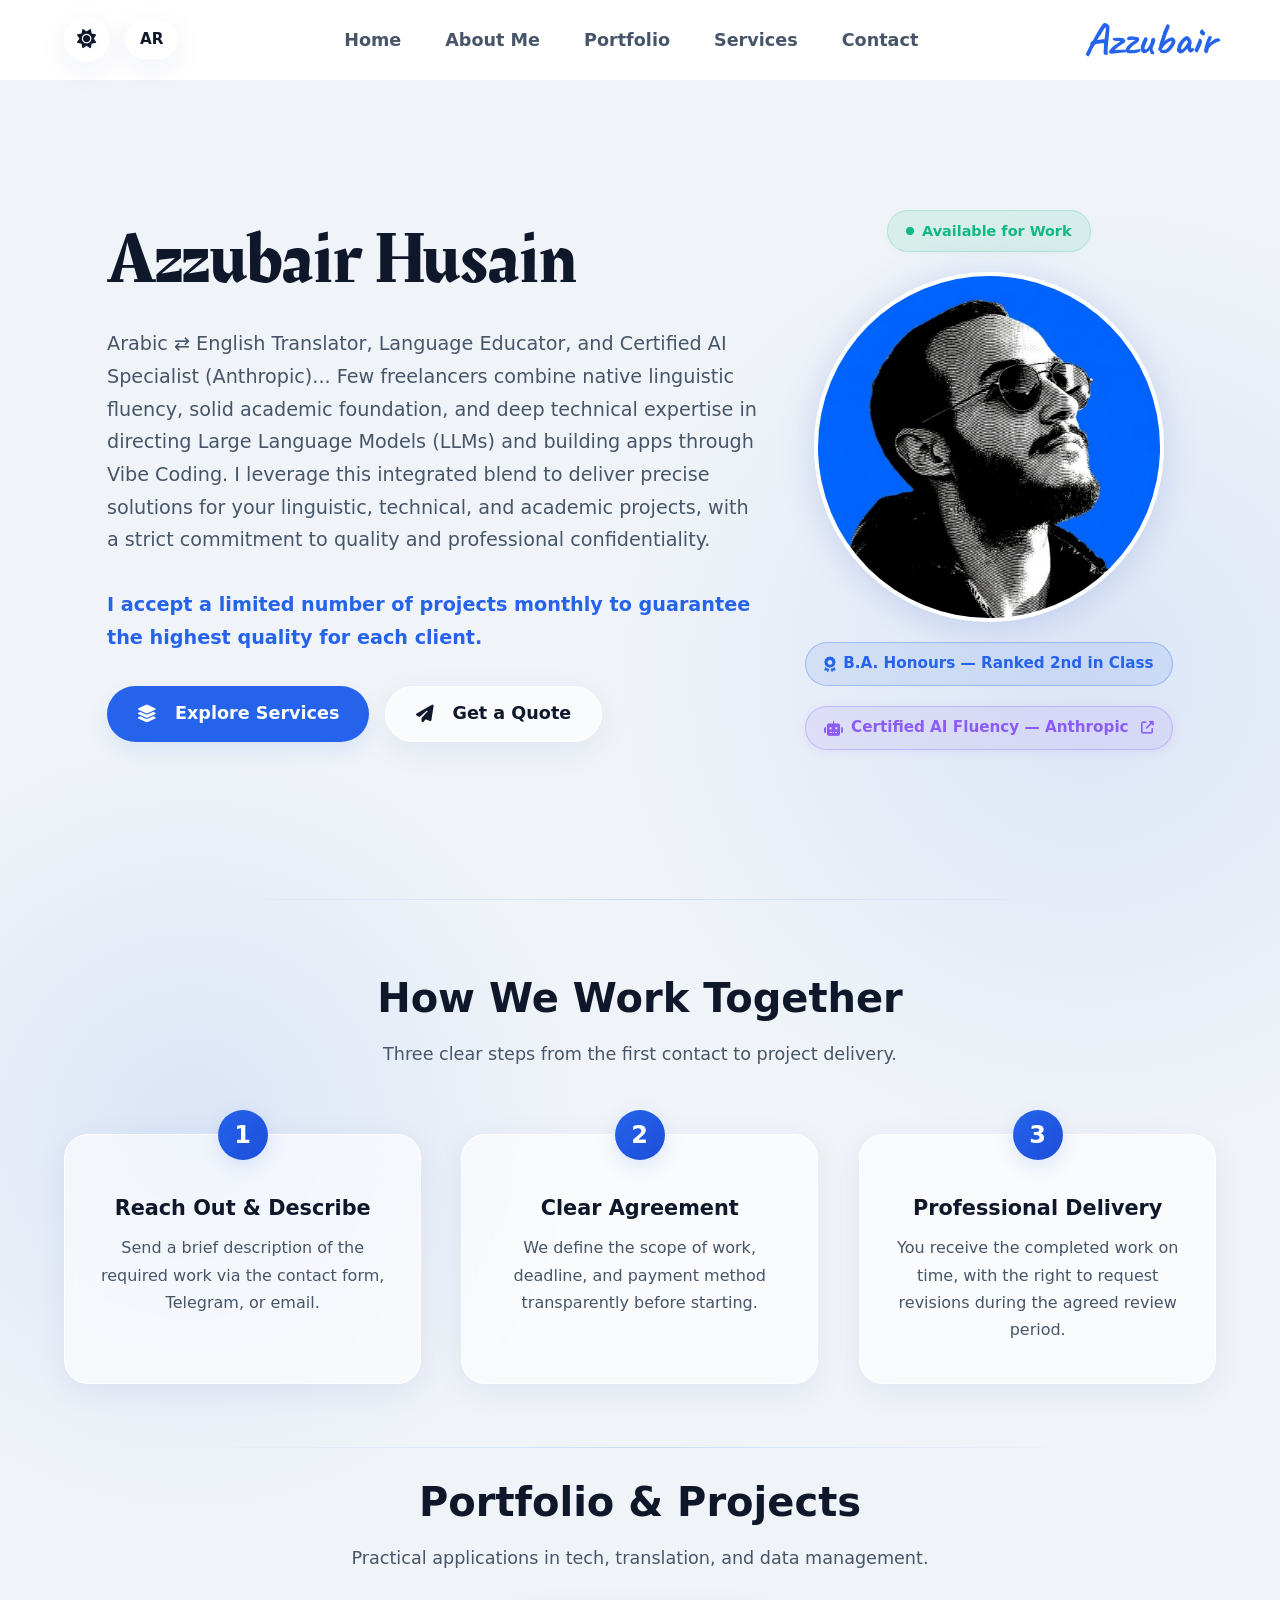
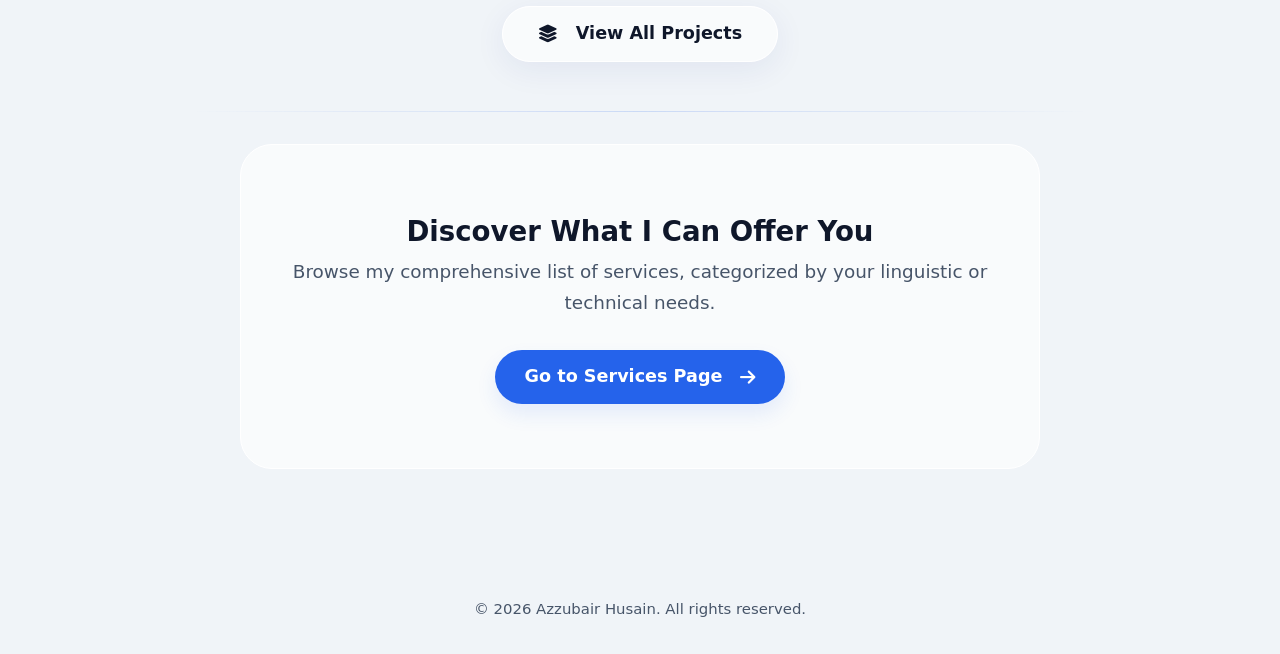
==== en/index.html @ abbab45e "Add initial HTML structure for the website" ====
<!DOCTYPE html>
<html lang="en" dir="ltr">
<head>
  <meta charset="UTF-8" />
  
  <meta http-equiv="X-Content-Type-Options" content="nosniff" />
  <meta http-equiv="X-XSS-Protection" content="1; mode=block" />
  <meta name="referrer" content="strict-origin-when-downgrade" />
  
  <!-- Google tag (gtag.js) -->
  <script async src="https://www.googletagmanager.com/gtag/js?id=G-N8294W9LHR"></script>
  <script>
    window.dataLayer = window.dataLayer || [];
    function gtag(){dataLayer.push(arguments);}
    gtag('js', new Date());
    gtag('config', 'G-N8294W9LHR');
  </script>

  <meta name="viewport" content="width=device-width, initial-scale=1.0" />
  <title>Azzubair | Freelancer</title>
  
  <meta name="description" content="Professional Arabic ⇄ English Translator, AI Output Evaluator, and English Educator — Honours Graduate, Tobruk University. Available for remote freelance work." />
  <meta property="og:title" content="Azzubair Husain | Linguistic, Academic & Tech Expertise" />
  <meta property="og:description" content="Professional Arabic ⇄ English Translator & AI Specialist. Available for remote freelance work." />
  <meta name="keywords" content="Arabic Translation, Prompt Engineering, Subtitling, AI Evaluation, Web Development, Vibe Coding">
  <meta property="og:image" content="https://azzubair.ly/images/profile.jpg" />
  <meta property="og:type" content="website" />
  <meta property="og:url" content="https://azzubair.ly/en/" />

  <script>
    const savedTheme = localStorage.getItem('theme');
    const systemPrefersLight = window.matchMedia && window.matchMedia('(prefers-color-scheme: light)').matches;
    const currentTheme = savedTheme ? savedTheme : (systemPrefersLight ? 'light' : 'dark');
    document.documentElement.setAttribute('data-theme', currentTheme);
  </script>

  <link rel="preconnect" href="https://fonts.googleapis.com">
  <link rel="preconnect" href="https://fonts.gstatic.com" crossorigin>
  <link rel="stylesheet" href="https://cdnjs.cloudflare.com/ajax/libs/font-awesome/6.5.0/css/all.min.css" />
  <!-- Absolute path for CSS -->
  <link rel="stylesheet" href="/css/style.css" /> 

  <style>
    @keyframes badgePulse {
      0% { transform: scale(0.95); box-shadow: 0 0 0 0 rgba(16, 185, 129, 0.4); }
      70% { transform: scale(1); box-shadow: 0 0 0 6px rgba(16, 185, 129, 0); }
      100% { transform: scale(0.95); box-shadow: 0 0 0 0 rgba(16, 185, 129, 0); }
    }
  </style>
</head>
<body>

  <nav id="navbar">
    <div class="container">
      <a href="/en/" class="logo">Azzubair</a>
      <ul class="nav-links" id="navLinks">
        <li><a href="/en/">Home</a></li>
        <li><a href="/en/about">About Me</a></li>
        <li><a href="/en/portfolio">Portfolio</a></li>
        <li><a href="/en/services">Services</a></li>
        <li><a href="/en/contact">Contact</a></li>
      </ul>
      <div class="nav-controls">
        <button class="theme-toggle" id="themeToggle" aria-label="Toggle Theme"><i class="fas fa-moon"></i></button>
        <!-- Language Switcher back to Arabic -->
        <a href="/" class="lang-switch" aria-label="Arabic Version">AR</a>
        <button class="hamburger" id="hamburger" aria-label="Menu"><i class="fas fa-bars"></i></button>
      </div>
    </div>
  </nav>

  <section id="hero">
    <div class="container">
      <div class="hero-wrapper">
        
        <div class="hero-text reveal">
          <h1 style="font-family: inherit;">Azzubair Husain</h1>
          <p>Arabic ⇄ English Translator, Language Educator, and Certified AI Specialist (Anthropic)... Few freelancers combine native linguistic fluency, solid academic foundation, and deep technical expertise in directing Large Language Models (LLMs) and building apps through Vibe Coding. I leverage this integrated blend to deliver precise solutions for your linguistic, technical, and academic projects, with a strict commitment to quality and professional confidentiality.</p>
          <p class="scarcity-text">I accept a limited number of projects monthly to guarantee the highest quality for each client.</p>
          
          <div class="btn-group">
            <a href="/en/services" class="btn btn-primary"><i class="fas fa-layer-group" style="margin-right: 8px;"></i> Explore Services</a>
            <a href="/en/contact" class="btn btn-outline"><i class="fas fa-paper-plane" style="margin-right: 8px;"></i> Get a Quote</a>
          </div>
        </div>

        <div class="hero-image reveal" style="display: flex; flex-direction: column; align-items: center; justify-content: center; gap: 15px; text-align: center;">
          
          <span class="status-badge" style="background-color: rgba(16, 185, 129, 0.1); color: #10b981; border: 1px solid rgba(16, 185, 129, 0.2); padding: 8px 18px; border-radius: 50px; font-size: 0.9rem; font-weight: bold; display: inline-flex; align-items: center; gap: 8px; width: fit-content; box-shadow: 0 2px 8px rgba(16, 185, 129, 0.05); margin-bottom: 5px;">
            <span style="width: 8px; height: 8px; background-color: #10b981; border-radius: 50%; display: inline-block; animation: badgePulse 1.8s infinite;"></span> Available for Work
          </span>

          <!-- Absolute path for Image -->
          <img src="/images/profile.jpg" alt="Azzubair Husain" loading="lazy" onerror="this.src='https://placehold.co/400x400/1E293B/3B82F6?text=Z'">

          <span class="authority-badge" style="margin: 5px 0 0 0; display: inline-flex; align-items: center; gap: 8px; font-size: 0.95rem; padding: 8px 18px; border-radius: 50px; width: fit-content;">
            <i class="fas fa-award"></i> B.A. Honours — Ranked 2nd in Class
          </span>
          
          <a href="https://verify.skilljar.com/c/nxe2cyns4rhc" target="_blank" rel="noopener noreferrer" class="authority-badge anthropic-badge" style="margin: 5px 0 0 0; display: inline-flex; align-items: center; gap: 8px; font-size: 0.95rem; padding: 8px 18px; border-radius: 50px; width: fit-content; text-decoration: none; transition: transform 0.3s ease;">
            <i class="fas fa-robot"></i> Certified AI Fluency — Anthropic <i class="fas fa-external-link-alt" style="font-size: 0.8rem; margin-left: 4px;"></i>
          </a>

        </div>

      </div>
    </div>
  </section>

  <section id="how-it-works">
    <div class="container">
      <div class="section-title reveal">
        <h2>How We Work Together</h2>
        <p>Three clear steps from the first contact to project delivery.</p>
      </div>
      <div class="steps-grid">
        <div class="step-card reveal">
          <div class="step-number">1</div>
          <h3>Reach Out & Describe</h3>
          <p>Send a brief description of the required work via the contact form, Telegram, or email.</p>
        </div>
        <div class="step-card reveal">
          <div class="step-number">2</div>
          <h3>Clear Agreement</h3>
          <p>We define the scope of work, deadline, and payment method transparently before starting.</p>
        </div>
        <div class="step-card reveal">
          <div class="step-number">3</div>
          <h3>Professional Delivery</h3>
          <p>You receive the completed work on time, with the right to request revisions during the agreed review period.</p>
        </div>
      </div>
    </div>
  </section>

  <section id="portfolio" style="padding-top: 20px; padding-bottom: 50px;">
    <div class="container">
      <div class="section-title reveal" style="margin-bottom: 2rem;">
        <h2>Portfolio & Projects</h2>
        <p>Practical applications in tech, translation, and data management.</p>
      </div>
      
      <div class="reveal" style="text-align: center;">
        <a href="/en/portfolio" class="btn btn-outline" style="padding: 12px 35px; border-radius: 50px; font-size: 1.1rem;">
          <i class="fas fa-layer-group" style="margin-right: 8px;"></i> View All Projects
        </a>
      </div>
    </div>
  </section>
  
  <section style="padding-top: 0;">
    <div class="container">
      <div class="about-cta reveal">
        <h2>Discover What I Can Offer You</h2>
        <p style="color: var(--text-muted); margin-bottom: 2rem;">Browse my comprehensive list of services, categorized by your linguistic or technical needs.</p>
        <div class="btn-group" style="justify-content: center;">
          <a href="/en/services" class="btn btn-primary">Go to Services Page <i class="fas fa-arrow-right" style="margin-left: 8px;"></i></a>
        </div>
      </div>
    </div>
  </section>

  <footer>
    <div class="container">
      <p class="copyright-text">© 2026 Azzubair Husain. All rights reserved.</p>
    </div>
  </footer>

  <script>
    document.querySelectorAll('.reveal').forEach(el => el.classList.add('hidden'));
    
    const root = document.documentElement;
    const toggle = document.getElementById('themeToggle');
    const icon = toggle.querySelector('i');
    
    if (root.getAttribute('data-theme') === 'light') { icon.className = 'fas fa-sun'; } else { icon.className = 'fas fa-moon'; }
    
    toggle.addEventListener('click', () => {
      const isDark = root.getAttribute('data-theme') === 'dark';
      const newTheme = isDark ? 'light' : 'dark';
      root.setAttribute('data-theme', newTheme);
      icon.className = isDark ? 'fas fa-sun' : 'fas fa-moon';
      localStorage.setItem('theme', newTheme);
    });

    window.matchMedia('(prefers-color-scheme: light)').addEventListener('change', (e) => {
      if (!localStorage.getItem('theme')) {
        const newTheme = e.matches ? 'light' : 'dark';
        root.setAttribute('data-theme', newTheme);
        icon.className = e.matches ? 'fas fa-sun' : 'fas fa-moon';
      }
    });

    const hamburger = document.getElementById('hamburger');
    const navLinks = document.getElementById('navLinks');
    const hamburgerIcon = hamburger.querySelector('i');
    hamburger.addEventListener('click', () => { navLinks.classList.toggle('active'); hamburgerIcon.className = navLinks.classList.contains('active') ? 'fas fa-times' : 'fas fa-bars'; });
    document.querySelectorAll('.nav-links a').forEach(link => { link.addEventListener('click', () => { navLinks.classList.remove('active'); hamburgerIcon.className = 'fas fa-bars'; }); });
    
    const revealObserver = new IntersectionObserver((entries, observer) => {
      entries.forEach(entry => { if (entry.isIntersecting) { entry.target.classList.remove('hidden'); entry.target.classList.add('active'); observer.unobserve(entry.target); } });
    }, { threshold: 0.1, rootMargin: "0px 0px -20px 0px" });
    document.querySelectorAll('.reveal').forEach(el => revealObserver.observe(el));
    
    // JS for active links in LTR/Subdirectory
    let currentPath = window.location.pathname.replace(/\/$/, "");
    if (currentPath === "" || currentPath === "/en") currentPath = "/en/";

    document.querySelectorAll('.nav-links a').forEach(link => {
      link.classList.remove('active');
      let href = link.getAttribute('href');
      if (href === currentPath || href + "/" === currentPath) { 
        link.classList.add('active'); 
      }
    });
  </script>
</body>
</html>
---- css/style.css ----
/* ============================================================
   ملف التنسيقات الرئيسي (CSS) - موقع الزبير إبراهيم
   النمط: تأثير الزجاج (Glassmorphism) | الألوان: أزرق تقني وكحلي
   ============================================================ */

/* ── 1. استيراد الخطوط ── */
@import url('https://fonts.googleapis.com/css2?family=Caveat:wght@700&display=swap');
@import url('https://fonts.googleapis.com/css2?family=Rakkas&display=swap');

@font-face { font-family: 'Casa'; src: url('../fonts/Casa.ttf') format('truetype'); font-weight: normal; font-style: normal; font-display: swap; }
@font-face { font-family: 'Casa'; src: url('../fonts/CasaB.ttf') format('truetype'); font-weight: bold; font-style: normal; font-display: swap; }
@font-face { font-family: 'Casa'; src: url('../fonts/CasaI.ttf') format('truetype'); font-weight: normal; font-style: italic; font-display: swap; }

/* ── 2. المتغيرات والألوان ── */
:root {
  --bg-main: #0B1121;
  --bg-glass: rgba(30, 41, 59, 0.4);
  --bg-nav: rgba(11, 17, 33, 0.95);
  --primary: #3B82F6;
  --primary-hover: #60A5FA;
  --primary-glass: rgba(59, 130, 246, 0.15);
  --text-main: #F8FAFC;
  --text-muted: #94A3B8;
  --border-glass: rgba(255, 255, 255, 0.08);
  --border-primary: rgba(59, 130, 246, 0.3);
  --shadow-glass: 0 8px 32px 0 rgba(0, 0, 0, 0.3);
  --primary-glow: rgba(59, 130, 246, 0.25);
  --shadow-hover: 0 16px 40px 0 rgba(59, 130, 246, 0.18);
}

[data-theme="light"] {
  --bg-main: #F0F4F8;
  --bg-glass: rgba(255, 255, 255, 0.6);
  --bg-nav: rgba(255, 255, 255, 0.95);
  --primary: #2563EB;
  --primary-hover: #1D4ED8;
  --primary-glass: rgba(37, 99, 235, 0.1);
  --text-main: #0F172A;
  --text-muted: #475569;
  --border-glass: rgba(255, 255, 255, 1);
  --border-primary: rgba(37, 99, 235, 0.3);
  --shadow-glass: 0 8px 32px 0 rgba(31, 38, 135, 0.07);
  --primary-glow: rgba(37, 99, 235, 0.15);
  --shadow-hover: 0 16px 40px 0 rgba(37, 99, 235, 0.14);
}

/* ── 3. الإعدادات الأساسية ── */
*, *::before, *::after { margin: 0; padding: 0; box-sizing: border-box; }
html { scroll-behavior: smooth; max-width: 100vw; overflow-x: hidden; }

@media (prefers-reduced-motion: reduce) {
  *, *::before, *::after { animation-duration: 0.01ms !important; transition-duration: 0.01ms !important; scroll-behavior: auto !important; }
  .reveal { opacity: 1 !important; transform: none !important; }
}

body {
  font-family: 'Casa', system-ui, -apple-system, sans-serif !important;
  font-size: 1.15rem; 
  background-color: var(--bg-main); color: var(--text-main);
  line-height: 1.7; direction: rtl; text-rendering: optimizeLegibility;
  -webkit-font-smoothing: antialiased; -moz-osx-font-smoothing: grayscale;
  transition: background-color 0.4s ease, color 0.4s ease;
  background-image: radial-gradient(circle at 15% 50%, var(--primary-glass), transparent 25%), radial-gradient(circle at 85% 30%, var(--primary-glass), transparent 25%);
  word-wrap: break-word;
}

a, .btn, .logo, .nav-links a { text-decoration: none !important; color: inherit; outline: none; }
ul { list-style: none; }
.container { width: 100%; max-width: 1200px; margin: 0 auto; padding: 0 24px; }
::-webkit-scrollbar { width: 6px; }
::-webkit-scrollbar-track { background: var(--bg-main); }
::-webkit-scrollbar-thumb { background: var(--border-primary); border-radius: 3px; }
::-webkit-scrollbar-thumb:hover { background: var(--primary); }
:focus-visible { outline: 2px solid var(--primary); outline-offset: 3px; border-radius: 4px; }

/* ── 4. شريط التنقل (Navbar) ── */
nav { position: fixed; top: 0; left: 0; right: 0; background: var(--bg-nav); backdrop-filter: blur(16px); -webkit-backdrop-filter: blur(16px); border-bottom: 1px solid var(--border-glass); height: 80px; display: flex; align-items: center; z-index: 1000; transition: background-color 0.4s ease; }
nav .container { display: flex; justify-content: space-between; align-items: center; flex-direction: row-reverse; }
.logo { font-family: 'Caveat', cursive !important; font-size: 2.8rem; font-weight: 700; color: var(--primary) !important; direction: ltr; }
.nav-links { display: flex; gap: 0.5rem; align-items: center; }
.nav-links a { font-weight: bold; font-size: 1.1rem; color: var(--text-muted) !important; transition: all 0.3s ease; padding: 8px 18px; border-radius: 25px; }
.nav-links a:hover, .nav-links a.active { color: var(--text-main) !important; background-color: var(--primary-glass); }
.nav-controls { display: flex; align-items: center; gap: 1rem; flex-direction: row-reverse; }
.theme-toggle { background: var(--bg-glass); backdrop-filter: blur(10px); border: 1px solid var(--border-glass); color: var(--text-main); width: 45px; height: 45px; border-radius: 50%; cursor: pointer; display: flex; align-items: center; justify-content: center; font-size: 1.2rem; transition: all 0.3s ease; box-shadow: var(--shadow-glass); }
.theme-toggle:hover { background: var(--primary); color: #fff; border-color: var(--primary); transform: rotate(30deg); }
.hamburger { display: none; background: none; border: none; color: var(--text-main); font-size: 1.8rem; cursor: pointer; }

/* ── 5. الواجهة الرئيسية (Hero) والأزرار ── */
#hero { min-height: 100vh; display: flex; align-items: center; padding-top: 120px; padding-bottom: 60px; }
.hero-wrapper { display: flex; align-items: center; justify-content: center; gap: 3rem; width: 100%; }
.hero-text { flex: 1; max-width: 650px; }
.hero-text h1 { font-family: 'Rakkas', serif !important; font-weight: 400; line-height: 1.2; color: var(--text-main); font-size: clamp(3rem, 6vw, 4.5rem); margin-bottom: 1.5rem; }
.page-hero h1 { font-family: 'Casa', system-ui, sans-serif !important; font-weight: bold !important; line-height: 1.3; font-size: clamp(2.5rem, 5vw, 4rem); color: var(--primary); margin-bottom: 1rem; }
.hero-text p { font-size: 1.2rem; color: var(--text-muted); margin-bottom: 2rem; }
.page-hero { padding-top: 140px; padding-bottom: 40px; text-align: center; }
.page-hero p { font-size: 1.2rem; color: var(--text-muted); max-width: 700px; margin: 0 auto; }
.btn-group { display: flex; gap: 1rem; flex-wrap: wrap; }
.btn { padding: 12px 30px; border-radius: 50px; font-size: 1.1rem; font-weight: bold; display: inline-flex; align-items: center; gap: 10px; border: none !important; cursor: pointer; transition: all 0.3s ease; backdrop-filter: blur(10px); }
.btn-primary { background: var(--primary); color: #fff !important; box-shadow: 0 10px 20px var(--primary-glass); }
.btn-primary:hover { background: var(--primary-hover); transform: translateY(-3px); box-shadow: 0 15px 25px var(--primary-glass); }
.btn-outline { background: var(--bg-glass); color: var(--text-main) !important; border: 1px solid var(--border-glass) !important; box-shadow: var(--shadow-glass); }
.btn-outline:hover { border-color: var(--primary) !important; color: var(--primary) !important; transform: translateY(-3px); }
.hero-image { display: flex; justify-content: center; min-height: 350px; }
.hero-image img { width: 350px !important; height: 350px !important; aspect-ratio: 1 / 1 !important; object-fit: cover !important; border-radius: 50% !important; border: 4px solid var(--border-glass); box-shadow: var(--shadow-glass), 0 0 40px var(--primary-glass); transition: all 0.4s ease; }
.hero-image img:hover { transform: scale(1.02); border-color: var(--primary); }
.scarcity-text { color: var(--primary) !important; font-weight: bold; margin-bottom: 2rem !important; }

/* ── 6. الشبكات الزجاجية للخدمات والخطوات (Grid Cards) ── */
section { padding: 4rem 0; position: relative; }
section:not(:last-of-type)::after { content: ''; position: absolute; bottom: 0; left: 15%; right: 15%; height: 1px; background: linear-gradient(90deg, transparent, var(--border-primary), transparent); opacity: 0.6; }
.section-title { text-align: center; margin-bottom: 4rem; }
.section-title h2 { font-size: 2.5rem; color: var(--text-main); margin-bottom: 0.5rem; font-weight: bold; }
.section-title p { font-size: 1.1rem; color: var(--text-muted); }
.category-title { font-size: 1.5rem; color: var(--text-main); margin-top: 3rem; margin-bottom: 1.5rem; padding-bottom: 10px; border-bottom: 2px solid var(--primary-glass); display: inline-block; font-weight: bold; }

.steps-grid { display: grid; grid-template-columns: repeat(auto-fit, minmax(250px, 1fr)); gap: 2.5rem; }
.step-card { background: var(--bg-glass); backdrop-filter: blur(16px); border: 1px solid var(--border-glass); border-radius: 24px; padding: 2.5rem 2rem; text-align: center; position: relative; box-shadow: var(--shadow-glass); transition: all 0.3s ease; }
.step-card:hover { transform: translateY(-6px); border-color: var(--border-primary); box-shadow: var(--shadow-hover); }
.step-number { width: 50px; height: 50px; color: #fff; border-radius: 50%; display: flex; align-items: center; justify-content: center; font-size: 1.5rem; font-weight: bold; position: absolute; top: -25px; left: 50%; transform: translateX(-50%); background: linear-gradient(135deg, var(--primary), var(--primary-hover)); box-shadow: 0 6px 20px var(--primary-glow); }
.step-card h3 { color: var(--text-main); margin-top: 1rem; margin-bottom: 0.5rem; font-size: 1.3rem;}
.step-card p { color: var(--text-muted); font-size: 1rem; margin-bottom: 0; }

.services-grid { display: grid; grid-template-columns: repeat(auto-fill, minmax(280px, 1fr)); gap: 2rem; align-items: stretch; }
.service-card { background: var(--bg-glass); backdrop-filter: blur(16px); border: 1px solid var(--border-glass); border-radius: 28px; padding: 2.5rem 2rem; display: flex; flex-direction: column; box-shadow: var(--shadow-glass); transition: all 0.3s ease; height: 100%; position: relative; }
.service-card:hover { transform: translateY(-8px); border-color: var(--border-primary); }
.service-icon { width: 70px; height: 70px; background: var(--primary-glass); color: var(--primary); border-radius: 50%; display: flex; align-items: center; justify-content: center; font-size: 1.8rem; margin-bottom: 1.5rem; flex-shrink: 0; border: 1px solid var(--border-primary); transition: all 0.3s ease; }
.service-card:hover .service-icon { background: var(--primary); color: #fff; transform: scale(1.08); }
.service-content { display: flex; flex-direction: column; flex-grow: 1; }
.service-content h3 { font-size: 1.3rem; color: var(--text-main); margin-bottom: 0.8rem; font-weight: bold; }
.service-content p { font-size: 1rem; color: var(--text-muted); flex-grow: 1; margin-bottom: 10px; }
.why-me { display: block; margin-top: auto; padding-top: 1rem; opacity: 0.9; color: var(--primary); border-top: 1px solid var(--border-primary); font-size: 0.95rem; font-weight: bold; }

/* ── 7. بطاقات الدفع والشروط ── */
.payments-grid { display: grid; grid-template-columns: repeat(auto-fit, minmax(240px, 1fr)); gap: 2rem; }
.payment-card { background: var(--bg-glass); backdrop-filter: blur(14px); -webkit-backdrop-filter: blur(14px); border: 1px solid var(--border-glass); border-radius: 16px; padding: 2rem; display: flex; flex-direction: column; align-items: center; justify-content: center; gap: 1.5rem; box-shadow: var(--shadow-glass); transition: all 0.3s ease; }
.payment-card:hover { transform: translateY(-5px); border-color: var(--primary); }
.pay-logo-wrapper { height: 60px; width: 100%; display: flex; justify-content: center; align-items: center; }
.pay-logo { max-height: 100%; max-width: 100%; object-fit: contain; }
.payment-card span { font-weight: bold; font-size: 1.1rem; color: var(--text-main); text-align: center; }
.cash-icon { font-size: 3rem; color: #10B981; }

.commitments-grid { display: grid; grid-template-columns: repeat(auto-fit, minmax(300px, 1fr)); gap: 2rem; margin-top: 2rem; }
.commitment-card { background: var(--bg-glass); backdrop-filter: blur(16px); border: 1px solid var(--border-glass); border-radius: 24px; padding: 2.5rem; box-shadow: var(--shadow-glass); transition: all 0.3s ease; }
.commitment-card:hover { transform: translateY(-5px); border-color: var(--primary); }
.commitment-header { display: flex; align-items: center; gap: 15px; margin-bottom: 1.5rem; border-bottom: 1px solid var(--border-glass); padding-bottom: 1rem; }
.commitment-header i { font-size: 1.8rem; color: var(--primary); }
.commitment-header h3 { font-size: 1.4rem; color: var(--text-main); font-weight: bold; }
.commitment-list { list-style: none; padding: 0; margin: 0; display: flex; flex-direction: column; gap: 1rem; }
.commitment-list li { display: flex; align-items: flex-start; gap: 10px; font-size: 1rem; color: var(--text-muted); line-height: 1.6; }
.commitment-list li i { color: var(--primary); margin-top: 6px; font-size: 0.9rem; }

/* ── 8. نموذج التواصل ── */
.contact-box { background: var(--bg-glass); backdrop-filter: blur(20px); border: 1px solid var(--border-glass); border-radius: 32px; padding: 4rem 2rem; text-align: center; box-shadow: var(--shadow-glass); max-width: 900px; margin: 0 auto; }
.contact-form { max-width: 600px; margin: 0 auto 2rem auto; display: flex; flex-direction: column; gap: 1rem; text-align: right; }
.form-group { display: flex; gap: 1rem; }
.contact-form label { font-size: 0.95rem; color: var(--text-muted); font-weight: bold; width: 100%; }
.contact-form input, .contact-form textarea, .contact-form select { width: 100%; background: var(--bg-main); border: 1px solid var(--border-glass); padding: 12px 20px; border-radius: 12px; color: var(--text-main); font-family: inherit; font-size: 1rem; transition: all 0.3s ease; margin-top: 5px; appearance: auto; }
.contact-form select option { background: var(--bg-main); color: var(--text-main); }
.contact-form input:focus, .contact-form textarea:focus, .contact-form select:focus { outline: none; border-color: var(--primary); box-shadow: 0 0 0 3px var(--primary-glass); }
.form-submit { width: 100%; justify-content: center; border-radius: 50px !important; padding: 15px; font-size: 1.15rem; margin-top: 10px; letter-spacing: 0.5px; }

.divider { display: flex; align-items: center; text-align: center; color: var(--text-muted); margin: 2rem 0; }
.divider::before, .divider::after { content: ''; flex: 1; border-bottom: 1px solid var(--border-glass); }
.divider span { padding: 0 10px; font-size: 0.95rem; }

.contact-links { display: flex; justify-content: center; flex-wrap: wrap; gap: 1.5rem; }
.contact-item { background: var(--bg-main); border: 1px solid var(--border-glass) !important; padding: 1rem 2rem; border-radius: 50px; font-weight: bold; font-size: 1.1rem; color: var(--text-main) !important; display: flex; align-items: center; gap: 10px; transition: all 0.3s ease; }
.contact-item:hover { background: var(--primary); color: #fff !important; border-color: var(--primary) !important; transform: translateY(-3px); }
.contact-links div.contact-item { padding: 0.4rem 1rem; font-size: 0.9rem; width: fit-content; height: fit-content; align-self: center; opacity: 0.85; }

/* ── 9. صفحة من أنا (About Page) ── */
.about-card { background: var(--bg-glass); backdrop-filter: blur(16px); border: 1px solid var(--border-glass); border-radius: 28px; padding: 3rem; box-shadow: var(--shadow-glass); margin-bottom: 2rem; }
.about-card-wrapper { display: flex; align-items: center; gap: 3rem; }
.about-text-content { flex: 1; }
.about-image-content { flex-shrink: 0; display: flex; justify-content: center; }
.about-profile-img { width: 280px !important; height: 280px !important; aspect-ratio: 1 / 1 !important; object-fit: cover !important; border-radius: 50% !important; border: 4px solid var(--border-glass); box-shadow: var(--shadow-glass), 0 0 30px var(--primary-glass); }
.personal-voice { font-size: 1.2rem; color: var(--text-main); font-style: italic; margin: 1.5rem 0; line-height: 1.8; border-right: 4px solid var(--primary); padding-right: 15px; background: var(--primary-glass); padding: 15px 20px 15px 15px; border-radius: 12px; }
.page-nav { display: flex; justify-content: center; flex-wrap: wrap; gap: 10px; margin-bottom: 3rem; }
.page-nav a { background: var(--bg-glass); border: 1px solid var(--border-glass) !important; padding: 8px 20px; border-radius: 50px; font-size: 0.95rem; font-weight: bold; color: var(--text-main) !important; transition: all 0.3s ease; }
.page-nav a:hover { background: var(--primary); color: #fff !important; border-color: var(--primary) !important; transform: translateY(-2px); }

/* صندوق بحث التخرج */
.research-highlight { background: linear-gradient(135deg, var(--bg-glass) 0%, var(--primary-glass) 100%); backdrop-filter: blur(20px); border: 1px solid var(--border-primary); border-right: 4px solid var(--primary); border-radius: 24px; padding: 3rem 4rem 3rem 2.5rem; margin-bottom: 4rem; box-shadow: 0 10px 30px rgba(0,0,0,0.1); position: relative; overflow: hidden; }
.research-highlight::before { content: ''; position: absolute; top: -50px; right: -50px; width: 200px; height: 200px; background: var(--primary); filter: blur(100px); opacity: 0.2; z-index: 0; }
.research-highlight > * { position: relative; z-index: 1; }
.research-highlight i.fa-quote-right { position: absolute; top: 20px; right: 20px; font-size: 6rem; color: var(--primary); opacity: 0.1; transform: rotate(10deg); }
.research-highlight h3 { font-size: 1.5rem; color: var(--text-main); margin-bottom: 15px; font-weight: bold; }
.research-highlight p { color: var(--text-muted); font-size: 1.05rem; line-height: 1.8; }
.research-highlight ul { color: var(--text-muted); padding-right: 30px; line-height: 1.8; font-size: 1.05rem; margin-top: 15px; }
.research-highlight ul li { margin-bottom: 10px; position: relative; }
.research-highlight ul li::marker { color: var(--primary); font-weight: bold; }
.research-conclusion { margin-top: 25px; padding-top: 20px; border-top: 1px dashed var(--border-primary); font-weight: bold; color: var(--primary); font-size: 1.1rem; }

.subsection-title { font-size: 1.8rem; color: var(--text-main); margin-bottom: 2rem; text-align: center; font-weight: bold; }

/* ── 10. التايم لاين المضيء التفاعلي (Modern Timeline) بدقة RTL ── */
.resume-grid { display: grid; grid-template-columns: repeat(auto-fit, minmax(280px, 1fr)); gap: 3rem; }
.resume-header { display: flex; align-items: center; gap: 15px; margin-bottom: 2.5rem; color: var(--primary); }
.resume-header h3 { font-size: 1.6rem; color: var(--text-main); font-weight: bold; }
.resume-header i { font-size: 2.2rem; filter: drop-shadow(0 4px 6px var(--primary-glow)); }

/* حاوية التايم لاين: الخط العمودي يقع على اليمين */
.modern-timeline {
  border-right: 3px solid var(--border-primary);
  padding-right: 24px;
  margin-right: 12px;
}
.modern-timeline__item {
  position: relative;
  margin-bottom: 2.5rem;
}
/* النقطة المضيئة: يتم حساب موقعها بدقة فوق الخط العمودي */
.modern-timeline__node {
  position: absolute;
  top: 32px;
  right: -33.5px; /* (24px padding) + (1.5px نصف الخط) + (8px نصف النقطة) = 33.5px */
  width: 16px;
  height: 16px;
  border-radius: 50%;
  background: var(--bg-main);
  border: 3px solid var(--primary);
  box-shadow: 0 0 10px var(--primary-glow);
  z-index: 2;
  transition: all 0.3s ease;
}
/* بطاقة التايم لاين الزجاجية */
.modern-timeline__content {
  background: var(--bg-glass);
  backdrop-filter: blur(16px);
  -webkit-backdrop-filter: blur(16px);
  border: 1px solid var(--border-glass);
  border-radius: 20px;
  padding: 1.8rem;
  box-shadow: var(--shadow-glass);
  transition: all 0.3s ease;
}
/* تأثير التمرير (Hover) */
.modern-timeline__item:hover .modern-timeline__node {
  background: var(--primary);
  box-shadow: 0 0 20px var(--primary);
  transform: scale(1.3);
}
.modern-timeline__item:hover .modern-timeline__content {
  transform: translateX(-6px);
  border-color: var(--primary);
  box-shadow: 0 10px 30px var(--primary-glass);
}
/* نصوص التايم لاين */
.modern-timeline__meta { display: flex; justify-content: space-between; align-items: center; flex-wrap: wrap; gap: 10px; margin-bottom: 12px; }
.modern-timeline__date { display: inline-flex; align-items: center; gap: 6px; font-size: 0.85rem; font-weight: bold; color: var(--primary); background: var(--primary-glass); padding: 4px 14px; border-radius: 50px; border: 1px solid var(--border-primary); }
.modern-timeline__title { font-size: 1.25rem; color: var(--text-main); margin-bottom: 8px; font-weight: bold; line-height: 1.4; }
.modern-timeline__subtitle { display: inline-flex; align-items: center; gap: 8px; font-size: 0.95rem; color: var(--text-muted); margin-bottom: 15px; font-weight: bold; }
.modern-timeline__subtitle i { color: var(--primary); }
.modern-timeline__desc { color: var(--text-muted); font-size: 1rem; line-height: 1.7; }
.timeline-note { display: inline-block; font-size: 0.85rem; color: var(--primary); background: var(--primary-glass); padding: 6px 12px; border-radius: 8px; margin-top: 15px; border: 1px dashed var(--border-primary); }

/* ── 11. كروت الشهادات واللغات والمهارات ── */
.awards-container { display: flex; flex-direction: column; gap: 12px; margin-top: 15px; }
.award-card { background: var(--bg-glass); border: 1px solid var(--border-glass); padding: 14px 18px; border-radius: 16px; display: flex; align-items: center; gap: 15px; box-shadow: var(--shadow-glass); transition: all 0.3s ease; backdrop-filter: blur(10px); }
.award-card:hover { transform: translateX(-5px); border-color: var(--primary); box-shadow: var(--shadow-hover); }
.award-icon { background: var(--primary-glass); color: var(--primary); width: 45px; height: 45px; border-radius: 50%; display: flex; align-items: center; justify-content: center; font-size: 1.3rem; flex-shrink: 0; border: 1px solid var(--border-primary); }
.award-text { font-size: 0.95rem; color: var(--text-muted); line-height: 1.5; }
.award-text strong { color: var(--text-main); display: block; font-size: 1.05rem; margin-bottom: 2px; }

.lang-container { display: flex; flex-wrap: wrap; gap: 12px; margin-top: 10px; }
.lang-tag { background: var(--bg-glass); border: 1px solid var(--border-glass); color: var(--text-main); padding: 8px 18px; border-radius: 50px; font-size: 1rem; display: inline-flex; align-items: center; gap: 8px; box-shadow: var(--shadow-glass); }
.lang-tag strong { color: var(--primary); }

.competency-tags { display: flex; flex-direction: column; gap: 10px; margin-top: 15px; }
.comp-tag { background: var(--bg-main); border: 1px solid var(--border-glass); color: var(--text-muted); padding: 10px 14px; border-radius: 12px; font-size: 0.95rem; line-height: 1.5; transition: all 0.3s ease; display: block; }
.comp-tag:hover { border-color: var(--primary); color: var(--text-main); transform: translateX(-5px); }
.hidden-tag { display: none; }
.competency-tags.expanded .hidden-tag { display: block; animation: fadeIn 0.4s ease; }
.expand-tags-btn { background: transparent; border: none; color: var(--primary); font-family: inherit; font-size: 0.95rem; font-weight: bold; cursor: pointer; display: inline-flex; align-items: center; gap: 8px; margin-top: 8px; padding: 5px 10px; border-radius: 8px; transition: all 0.3s ease; }
.expand-tags-btn:hover { background: var(--primary-glass); }
.expand-tags-btn.active i { transform: rotate(180deg); }
@keyframes fadeIn { from { opacity: 0; transform: translateY(-10px); } to { opacity: 1; transform: translateY(0); } }

.about-cta { text-align: center; padding: 4rem 2rem; background: var(--bg-glass); border-radius: 32px; border: 1px solid var(--border-glass); margin: 2rem auto; max-width: 800px; }

/* ── 12. الشارات النفسية (UX Psychology Badges) ── */
@keyframes pulse-green { 0% { box-shadow: 0 0 0 0 rgba(16, 185, 129, 0.4); } 70% { box-shadow: 0 0 0 10px rgba(16, 185, 129, 0); } 100% { box-shadow: 0 0 0 0 rgba(16, 185, 129, 0); } }
.authority-badge { display: inline-flex; align-items: center; gap: 8px; background: var(--primary-glass); color: var(--primary); padding: 6px 16px; border-radius: 50px; font-weight: bold; font-size: 0.95rem; margin-bottom: 1.5rem; border: 1px solid var(--border-primary); }
.availability-badge { display: inline-flex; align-items: center; gap: 8px; background: rgba(16, 185, 129, 0.1); color: #10B981; border: 1px solid rgba(16, 185, 129, 0.3); padding: 6px 16px; border-radius: 50px; font-weight: bold; font-size: 0.95rem; margin-bottom: 1.5rem; }
.pulse-dot { display: block; width: 10px; height: 10px; background: #10B981; border-radius: 50%; animation: pulse-green 2s infinite; }
.service-badge { position: absolute; top: -14px; right: 24px; background: linear-gradient(135deg, var(--primary), var(--primary-hover)); color: #fff; padding: 4px 16px; border-radius: 20px; font-size: 0.85rem; font-weight: bold; box-shadow: 0 4px 12px var(--primary-glow); z-index: 2; }
.scroll-top-btn { position: fixed; bottom: 30px; left: 30px; width: 45px; height: 45px; border-radius: 50%; background: var(--bg-glass); backdrop-filter: blur(10px); -webkit-backdrop-filter: blur(10px); border: 1px solid var(--border-glass); color: var(--primary); font-size: 1.2rem; cursor: pointer; display: none; z-index: 999; transition: all 0.3s ease; box-shadow: var(--shadow-glass); }
.scroll-top-btn:hover { background: var(--primary); color: #fff; border-color: var(--primary); transform: translateY(-3px); box-shadow: 0 8px 25px var(--primary-glow); }

/* ── 13. الفوتر وعداد الزيارات (GoatCounter) ── */
.glass-counter-wrapper { display: flex; justify-content: center; margin-bottom: 1.5rem; opacity: 0.85; }
.glass-counter { display: inline-flex; align-items: center; background: var(--bg-glass); backdrop-filter: blur(16px); -webkit-backdrop-filter: blur(16px); border: 1px solid var(--border-glass); padding: 6px 16px; border-radius: 50px; box-shadow: var(--shadow-glass); transition: all 0.4s ease; }
.glass-counter:hover { transform: translateY(-2px); border-color: var(--primary); box-shadow: 0 5px 20px var(--primary-glass); opacity: 1; }
.counter-data { display: flex; flex-direction: row; align-items: center; gap: 8px; }
.counter-label, .counter-number { font-size: 0.9rem; font-weight: bold; }
.counter-label { color: var(--text-muted); }
.counter-number { color: var(--text-main); font-family: system-ui, -apple-system, sans-serif; letter-spacing: 0.5px; direction: ltr; }
.footer-divider { display: block; width: 60px; height: 2px; background: var(--primary); margin: 0 auto 1.5rem auto; border-radius: 2px; opacity: 0.5; }
footer { text-align: center; padding: 2rem 0; color: var(--text-muted); position: relative; }
.copyright-text { font-size: 0.93rem; margin: 0; }

/* ── 14. الحركات (Animations) والتجاوب (Responsive) ── */
.reveal { transition: opacity 0.8s ease-out, transform 0.8s ease-out; will-change: opacity, transform; }
.reveal.hidden { opacity: 0; transform: translateY(30px); }
.reveal.active { opacity: 1; transform: translateY(0); }

@media (max-width: 992px) {
  .hero-wrapper { flex-direction: column-reverse; text-align: center; }
  .btn-group { justify-content: center; }
  .hero-image img { width: 300px !important; height: 300px !important; }
}

@media (max-width: 768px) {
  body { background-attachment: scroll; background-image: radial-gradient(circle at 50% 20%, var(--primary-glass), transparent 40%); }
  .hamburger { display: block; }
  .nav-links { position: fixed; top: 80px; left: 0; right: 0; background: var(--bg-nav); backdrop-filter: blur(20px); border-bottom: 1px solid var(--border-glass); flex-direction: column; padding: 2rem; gap: 1.5rem; align-items: stretch; clip-path: circle(0% at top right); transition: clip-path 0.4s ease-in-out; }
  .nav-links.active { clip-path: circle(150% at top right); }
  .nav-links a { font-size: 1.2rem; display: block; text-align: center; }
  
  .form-group { flex-direction: column; }
  .contact-item { width: 100%; justify-content: center; }
  .commitments-grid { grid-template-columns: 1fr; }
  .about-card { padding: 1.5rem; }
  .about-card-wrapper { flex-direction: column-reverse; text-align: center; gap: 2rem;}
  .personal-voice { text-align: right; font-size: 1.1rem; }
  .about-profile-img { width: 220px !important; height: 220px !important; margin: 0 auto; }
  .research-highlight { padding: 2rem 1.5rem 2rem 1.5rem; margin: 2rem 0; }
  .resume-grid { grid-template-columns: 1fr; gap: 2rem; }
}

@media (max-width: 480px) {
  .container { padding: 0 16px; }
  .btn { padding: 11px 22px; font-size: 1.05rem; }
  .section-title h2 { font-size: 1.8rem; }
  .contact-box { padding: 2rem 1rem; }
}

/* ── 15. فلاتر الخدمات، الأسعار، والأسئلة الشائعة (التحديث الجديد) ── */

/* فلاتر الخدمات */
.services-filter { display: flex; justify-content: center; flex-wrap: wrap; gap: 15px; margin-bottom: 3rem; }
.filter-btn { background: var(--bg-glass); border: 1px solid var(--border-glass); color: var(--text-main); padding: 10px 24px; border-radius: 50px; font-size: 1rem; font-weight: bold; cursor: pointer; transition: all 0.3s ease; backdrop-filter: blur(10px); }
.filter-btn:hover, .filter-btn.active { background: var(--primary); color: #fff; border-color: var(--primary); box-shadow: 0 5px 15px var(--primary-glow); transform: translateY(-2px); }
.category-section { display: none; animation: fadeIn 0.5s ease; }
.category-section.active { display: block; }

/* جدول الأسعار */
.pricing-grid { display: grid; grid-template-columns: repeat(auto-fit, minmax(280px, 1fr)); gap: 2rem; }
.pricing-card { background: var(--bg-glass); backdrop-filter: blur(16px); border: 1px solid var(--border-glass); border-radius: 24px; padding: 2.5rem 2rem; box-shadow: var(--shadow-glass); transition: all 0.3s ease; text-align: center; position: relative; overflow: hidden; }
.pricing-card:hover { transform: translateY(-8px); border-color: var(--primary); }
.pricing-card h3 { font-size: 1.4rem; color: var(--text-main); margin-bottom: 1rem; }
.pricing-icon { font-size: 2.5rem; color: var(--primary); margin-bottom: 1.5rem; }
.pricing-list { text-align: right; list-style: none; margin-top: 1.5rem; border-top: 1px solid var(--border-glass); padding-top: 1.5rem; }
.pricing-list li { margin-bottom: 15px; color: var(--text-muted); font-size: 0.95rem; display: flex; justify-content: space-between; align-items: center; border-bottom: 1px dashed var(--border-glass); padding-bottom: 8px;}
.pricing-list li span { font-weight: bold; color: var(--text-main); }

/* الأسئلة الشائعة FAQ */
.faq-list { max-width: 800px; margin: 0 auto; display: flex; flex-direction: column; gap: 15px; }
.faq-item { background: var(--bg-glass); border: 1px solid var(--border-glass); border-radius: 16px; overflow: hidden; transition: all 0.3s ease; }
.faq-question { width: 100%; text-align: right; background: none; border: none; padding: 20px; font-size: 1.1rem; font-weight: bold; color: var(--text-main); cursor: pointer; display: flex; justify-content: space-between; align-items: center; font-family: inherit; }
.faq-question i { color: var(--primary); transition: transform 0.3s ease; }
.faq-item.active .faq-question i { transform: rotate(180deg); }
.faq-answer { padding: 0 20px; max-height: 0; overflow: hidden; transition: all 0.4s ease; color: var(--text-muted); line-height: 1.7; }
.faq-item.active .faq-answer { padding: 0 20px 20px 20px; max-height: 500px; }

/* شارة الذكاء الاصطناعي (Anthropic) */
.anthropic-badge { background: rgba(139, 92, 246, 0.1) !important; color: #8B5CF6 !important; border-color: rgba(139, 92, 246, 0.3) !important; box-shadow: 0 2px 10px rgba(139, 92, 246, 0.1); }

/* =========================================
   تحديثات الكفاءات، الأسعار، وتقويم التاريخ
   ========================================= */

/* 1. إعادة تصميم الكفاءات الأساسية (عصري ومفتوح) */
.term-card {
    background: linear-gradient(145deg, var(--bg-glass), rgba(0,0,0,0.1));
    display: flex;
    flex-direction: column;
    gap: 1.5rem;
}
.term-header {
    display: flex;
    align-items: center;
    gap: 15px;
    border-bottom: 1px solid var(--border-glass);
    padding-bottom: 1rem;
}
.term-header .term-icon {
    margin-bottom: 0;
    width: 60px; height: 60px;
}
.term-header h3 {
    margin-bottom: 0;
    font-size: 1.4rem;
}
.competency-tags {
    flex-direction: row !important;
    flex-wrap: wrap;
    margin-top: 0 !important;
}
.comp-tag {
    background: rgba(255, 255, 255, 0.03) !important;
    border-radius: 50px !important; /* شكل بيضاوي حديث */
    padding: 8px 18px !important;
    display: inline-flex !important;
    width: fit-content;
}

/* 2. تنسيق قسم السعر المدمج في بطاقة الخدمة */
.service-price {
    margin-top: 1.5rem;
    padding-top: 1rem;
    border-top: 1px dashed var(--border-glass);
    display: flex;
    justify-content: space-between;
    align-items: center;
    font-size: 0.95rem;
    font-weight: bold;
    color: var(--text-main);
}
.service-price span {
    color: var(--primary);
    font-size: 0.85rem;
    background: var(--primary-glass);
    padding: 4px 10px;
    border-radius: 8px;
}

/* 3. تنسيق تقويم موعد التسليم (Date Picker) ليتماشى مع الثيم */
[data-theme="dark"] input[type="date"],
[data-theme="dark"] select {
    color-scheme: dark; /* يجبر المتصفح على إظهار تقويم داكن */
}
[data-theme="light"] input[type="date"],
[data-theme="light"] select {
    color-scheme: light; /* يجبر المتصفح على إظهار تقويم فاتح */
}
input[type="date"]::-webkit-calendar-picker-indicator {
    cursor: pointer;
    opacity: 0.6;
    transition: 0.3s;
}
input[type="date"]::-webkit-calendar-picker-indicator:hover {
    opacity: 1;
}

/* =========================================
   تحديث المسافات والكفاءات + التقويم الزجاجي
   ========================================= */

/* إصلاح مسافات شبكة الخدمات والكفاءات */
.services-grid, .terms-grid {
    display: grid;
    grid-template-columns: repeat(auto-fit, minmax(300px, 1fr)); /* تكبير العرض الأدنى لتنسيق أفضل */
    gap: 2.5rem; /* توحيد المسافات بين البطاقات */
    align-items: stretch;
}

/* تحسين شكل بطاقة الكفاءات الأساسية وتوسعة المسافات بداخلها */
.term-card {
    background: var(--bg-glass);
    backdrop-filter: blur(16px);
    border: 1px solid var(--border-glass);
    border-radius: 24px;
    padding: 2.5rem 2rem;
    display: flex;
    flex-direction: column;
    gap: 1.5rem;
    box-shadow: var(--shadow-glass);
    transition: transform 0.3s ease, border-color 0.3s ease;
}
.term-card:hover {
    transform: translateY(-5px);
    border-color: var(--primary);
}

/* تنسيق وسوم الكفاءات (Tags) لتكون عصرية كـ Pills */
.competency-tags {
    display: flex;
    flex-wrap: wrap;
    gap: 12px !important;
    margin-top: auto;
}
.comp-tag {
    background: var(--primary-glass) !important;
    border: 1px solid var(--border-primary) !important;
    color: var(--text-main) !important;
    padding: 8px 16px !important;
    border-radius: 50px !important;
    font-size: 0.95rem;
    font-weight: 500;
}

/* =========================================
   التصميم الزجاجي الهندسي الدقيق للتقويم
   ========================================= */

.flatpickr-calendar {
    background: var(--bg-nav) !important; /* لون زجاجي متناسق مع القائمة العلوية */
    backdrop-filter: blur(20px) !important;
    -webkit-backdrop-filter: blur(20px) !important;
    border: 1px solid var(--border-glass) !important;
    box-shadow: var(--shadow-glass), 0 15px 40px rgba(0,0,0,0.3) !important;
    border-radius: 24px !important;
    padding: 15px !important;
    font-family: inherit !important;
    width: 320px !important; /* عرض ثابت لتناسق الأيام */
    direction: rtl !important;
}

/* إخفاء سهم التقويم الصغير الخارج من المربع */
.flatpickr-calendar.arrowTop::before, .flatpickr-calendar.arrowTop::after,
.flatpickr-calendar.arrowBottom::before, .flatpickr-calendar.arrowBottom::after { 
    display: none !important; 
}

/* تنسيق رأس التقويم (الشهر والسنة) */
.flatpickr-months .flatpickr-month {
    height: 45px !important;
    color: var(--text-main) !important;
    fill: var(--text-main) !important;
}
.flatpickr-current-month {
    font-size: 1.2rem !important;
    padding-top: 5px !important;
}
.flatpickr-months .flatpickr-prev-month, .flatpickr-months .flatpickr-next-month {
    top: 15px !important;
    padding: 5px !important;
}
.flatpickr-months .flatpickr-prev-month svg, .flatpickr-months .flatpickr-next-month svg {
    fill: var(--primary) !important;
    transition: all 0.3s ease;
}
.flatpickr-months .flatpickr-prev-month:hover svg, .flatpickr-months .flatpickr-next-month:hover svg {
    fill: var(--text-main) !important;
}

/* تنسيق أيام الأسبوع */
span.flatpickr-weekday {
    font-weight: bold !important;
    color: var(--primary) !important;
    font-size: 0.95rem !important;
}

/* تنسيق شبكة الأيام الهندسية */
.flatpickr-innerContainer {
    margin-top: 10px !important;
    display: flex !important;
    justify-content: center !important;
}
.flatpickr-days {
    width: 100% !important;
}
.dayContainer {
    width: 100% !important;
    min-width: 100% !important;
    max-width: 100% !important;
    justify-content: center !important;
    gap: 4px !important; /* مسافة متساوية بين الأيام */
}
.flatpickr-day {
    color: var(--text-main) !important;
    background: transparent !important;
    border: 1px solid transparent !important;
    border-radius: 12px !important; /* حواف ناعمة للأيام */
    width: 38px !important;
    height: 38px !important;
    line-height: 38px !important;
    margin: 0 !important;
    transition: all 0.2s ease !important;
    font-weight: 500 !important;
}

/* تأثير التمرير (Hover) لليوم */
.flatpickr-day:hover, .flatpickr-day.prevMonthDay:hover, .flatpickr-day.nextMonthDay:hover {
    background: var(--primary-glass) !important;
    border-color: var(--primary) !important;
    color: var(--text-main) !important;
    transform: translateY(-2px);
}

/* اليوم المحدد */
.flatpickr-day.selected {
    background: linear-gradient(135deg, var(--primary), var(--primary-hover)) !important;
    border-color: var(--primary) !important;
    color: #fff !important;
    font-weight: bold !important;
    box-shadow: 0 4px 15px var(--primary-glow) !important;
    transform: translateY(-2px);
}

/* اليوم الحالي (Today) */
.flatpickr-day.today {
    border-color: var(--primary) !important;
}

/* الأيام المعطلة (الماضية) */
.flatpickr-day.flatpickr-disabled {
    color: var(--text-muted) !important;
    opacity: 0.3 !important;
}

/* =========================================
   دعم اللغة الإنجليزية (LTR Support)
   ========================================= */
[dir="ltr"] body {
    direction: ltr;
    text-align: left;
    font-family: system-ui, -apple-system, 'Segoe UI', Roboto, sans-serif !important; /* خط إنجليزي قياسي */
}
[dir="ltr"] .nav-links,
[dir="ltr"] .nav-controls {
    flex-direction: row; /* عكس شريط التنقل */
}
[dir="ltr"] .logo {
    direction: ltr;
}
[dir="ltr"] .contact-form {
    text-align: left;
}
[dir="ltr"] .pricing-list {
    text-align: left;
}
[dir="ltr"] .faq-question {
    text-align: left;
}
/* عكس اتجاه التايم لاين الزجاجي في صفحة "عني" */
[dir="ltr"] .modern-timeline {
    border-right: none;
    border-left: 3px solid var(--border-primary);
    padding-right: 0;
    padding-left: 24px;
    margin-right: 0;
    margin-left: 12px;
}
[dir="ltr"] .modern-timeline__node {
    right: auto;
    left: -33.5px;
}
/* عكس اتجاه التقويم (Flatpickr) */
[dir="ltr"] .flatpickr-calendar {
    direction: ltr !important;
}

/* ── تصميم زر تبديل اللغة (Language Switcher) ── */
.lang-switch {
    font-family: 'Casa', system-ui, sans-serif;
    font-weight: bold;
    font-size: 0.95rem;
    color: var(--text-main);
    background: var(--bg-glass);
    border: 1px solid var(--border-glass);
    padding: 6px 14px;
    border-radius: 20px;
    transition: all 0.3s ease;
    text-decoration: none !important;
    display: flex;
    align-items: center;
    justify-content: center;
    box-shadow: var(--shadow-glass);
}
.lang-switch:hover {
    background: var(--primary);
    color: #fff !important;
    border-color: var(--primary);
    transform: translateY(-2px);
}
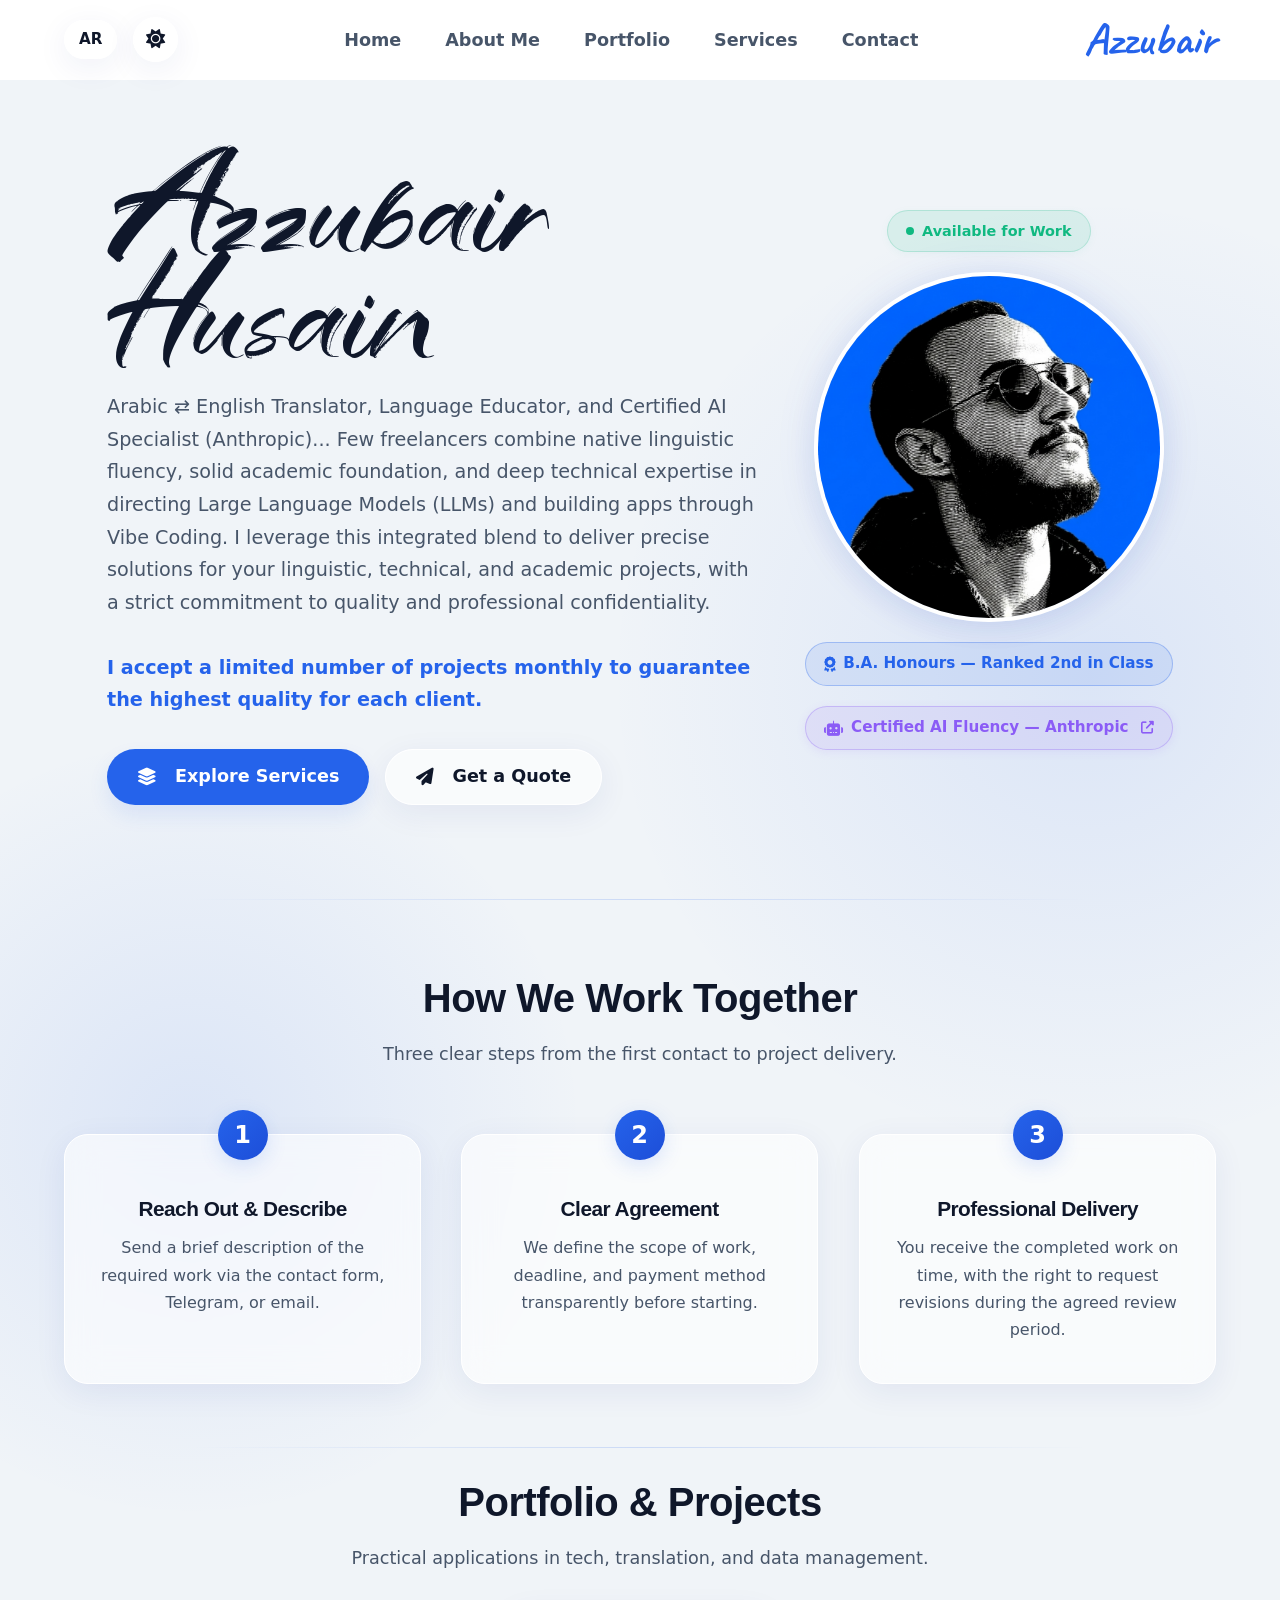
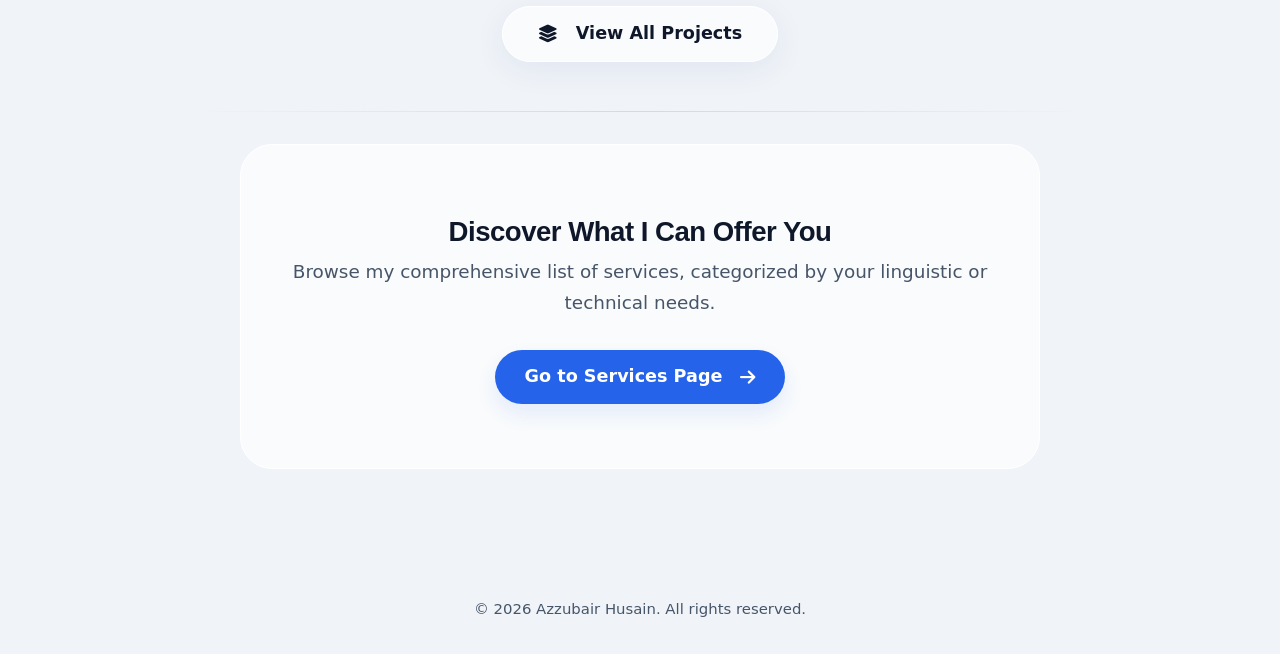
==== commit 1403f05b: "Change heading style for Azzubair Husain" ====
--- a/en/index.html
+++ b/en/index.html
@@ -36,6 +36,7 @@
 
   <link rel="preconnect" href="https://fonts.googleapis.com">
   <link rel="preconnect" href="https://fonts.gstatic.com" crossorigin>
+  <link href="https://fonts.googleapis.com/css2?family=DM+Sans:ital,opsz,wght@0,9..40,400;0,9..40,500;0,9..40,700;1,9..40,400&display=swap" rel="stylesheet">
   <link rel="stylesheet" href="https://cdnjs.cloudflare.com/ajax/libs/font-awesome/6.5.0/css/all.min.css" />
   <!-- Absolute path for CSS -->
   <link rel="stylesheet" href="/css/style.css" /> 
@@ -74,7 +75,7 @@
       <div class="hero-wrapper">
         
         <div class="hero-text reveal">
-          <h1 style="font-family: inherit;">Azzubair Husain</h1>
+          <h1 class="eagle-font">Azzubair Husain</h1>
           <p>Arabic ⇄ English Translator, Language Educator, and Certified AI Specialist (Anthropic)... Few freelancers combine native linguistic fluency, solid academic foundation, and deep technical expertise in directing Large Language Models (LLMs) and building apps through Vibe Coding. I leverage this integrated blend to deliver precise solutions for your linguistic, technical, and academic projects, with a strict commitment to quality and professional confidentiality.</p>
           <p class="scarcity-text">I accept a limited number of projects monthly to guarantee the highest quality for each client.</p>
           
--- a/css/style.css
+++ b/css/style.css
@@ -10,6 +10,13 @@
 @font-face { font-family: 'Casa'; src: url('../fonts/Casa.ttf') format('truetype'); font-weight: normal; font-style: normal; font-display: swap; }
 @font-face { font-family: 'Casa'; src: url('../fonts/CasaB.ttf') format('truetype'); font-weight: bold; font-style: normal; font-display: swap; }
 @font-face { font-family: 'Casa'; src: url('../fonts/CasaI.ttf') format('truetype'); font-weight: normal; font-style: italic; font-display: swap; }
+@font-face { 
+    font-family: 'Eagle'; 
+    src: url('../fonts/Eagle.ttf') format('truetype'); 
+    font-weight: normal; 
+    font-style: normal; 
+    font-display: swap; 
+}
 
 /* ── 2. المتغيرات والألوان ── */
 :root {
@@ -606,23 +613,22 @@
 [dir="ltr"] body {
     direction: ltr;
     text-align: left;
-    font-family: system-ui, -apple-system, 'Segoe UI', Roboto, sans-serif !important; /* خط إنجليزي قياسي */
-}
-[dir="ltr"] .nav-links,
-[dir="ltr"] .nav-controls {
-    flex-direction: row; /* عكس شريط التنقل */
-}
-[dir="ltr"] .logo {
-    direction: ltr;
-}
-[dir="ltr"] .contact-form {
-    text-align: left;
-}
-[dir="ltr"] .pricing-list {
-    text-align: left;
-}
-[dir="ltr"] .faq-question {
-    text-align: left;
+    /* تطبيق خط DM Sans على النصوص الإنجليزية */
+    font-family: 'DM Sans', system-ui, -apple-system, sans-serif !important; 
+}
+
+/* جعل العناوين أكثر أناقة بخط DM Sans */
+[dir="ltr"] h1, [dir="ltr"] h2, [dir="ltr"] h3, [dir="ltr"] h4 {
+    font-family: 'DM Sans', sans-serif !important;
+    letter-spacing: -0.5px; /* تقارب بسيط للأحرف يعطي طابعاً احترافياً جداً مع هذا الخط */
+}
+
+/* تخصيص خط الاسم في الصفحة الرئيسية الإنجليزية */
+[dir="ltr"] .hero-text h1.eagle-font {
+    font-family: 'Eagle', cursive, sans-serif !important;
+    font-weight: normal !important; /* الخطوط المميزة تبدو أفضل بدون التضخيم الافتراضي */
+    letter-spacing: 1px !important; /* إلغاء التقارب الذي وضعناه لخط DM Sans */
+    font-size: clamp(3.5rem, 7vw, 5.5rem) !important; /* تكبير الخط قليلاً ليكون بارزاً كالتوقيع */
 }
 /* عكس اتجاه التايم لاين الزجاجي في صفحة "عني" */
 [dir="ltr"] .modern-timeline {
